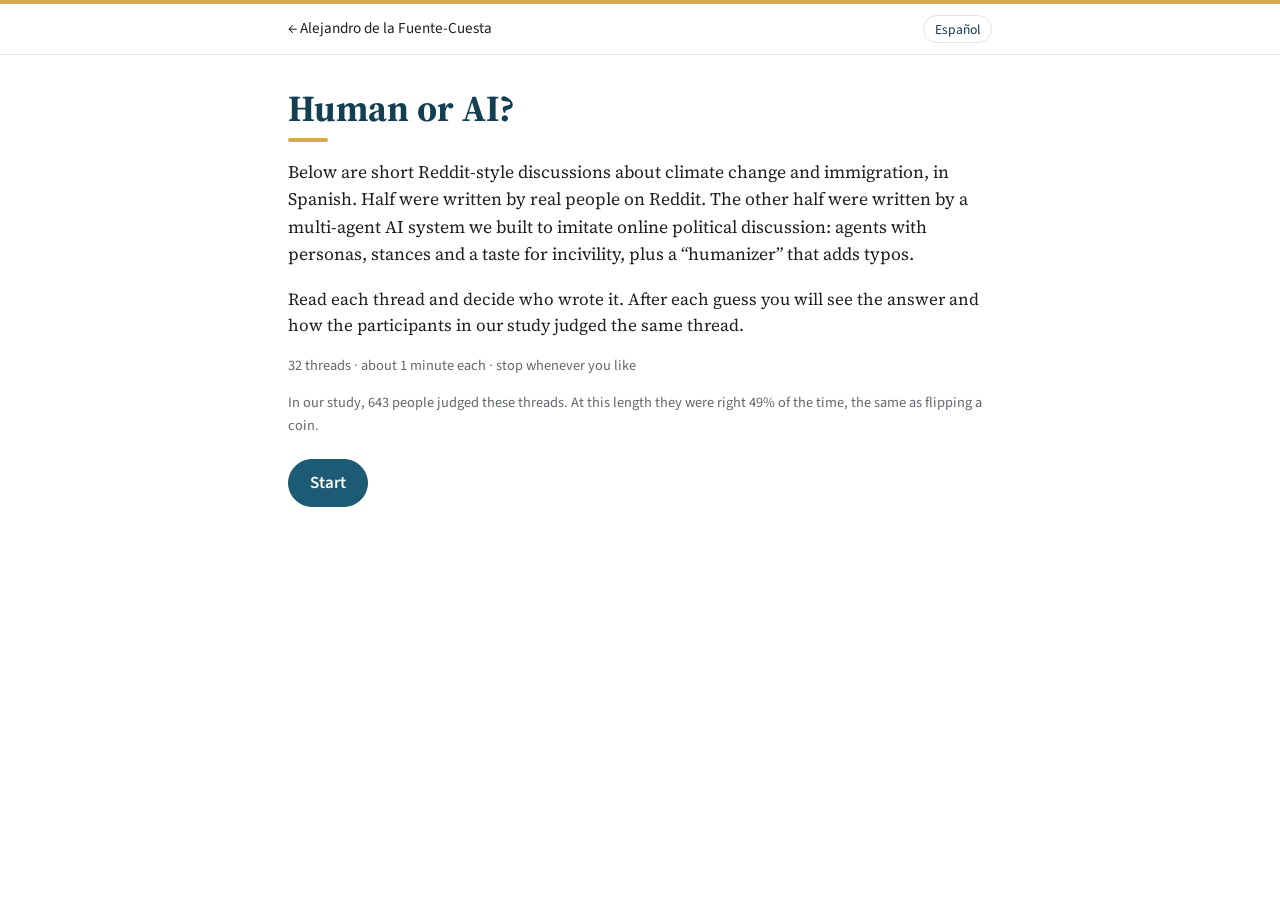
==== turing/index.html @ 3cf1244b "Add Human-or-AI game from the collective Turing test threads; drop topic tags; simpler talks Co-Auth" ====
<!doctype html>
<html lang="en">
<head>
<meta charset="utf-8">
<meta name="viewport" content="width=device-width, initial-scale=1">
<title>Human or AI? A collective Turing test</title>
<meta name="description" content="Read online political discussions and guess whether people or a multi-agent AI system wrote them. Built from the stimuli of a collective Turing test with 643 participants.">
<link rel="preconnect" href="https://fonts.googleapis.com">
<link rel="preconnect" href="https://fonts.gstatic.com" crossorigin>
<link href="https://fonts.googleapis.com/css2?family=Source+Sans+3:wght@400;600&family=Source+Serif+4:ital,opsz,wght@0,8..60,400;0,8..60,600;1,8..60,400&display=swap" rel="stylesheet">
<style>
:root {
  --bg: #ffffff; --text: #1d1f21; --muted: #62676d; --rule: #e6e3dd;
  --teal: #1d5a73; --teal-dark: #123f52; --teal-soft: #eaf1f4;
  --ochre: #d4a94e; --ochre-soft: #faf3e3;
  --ok: #2f6b3a; --ok-soft: #e8f2e9; --bad: #8c3b2b; --bad-soft: #f6e9e6;
  --serif: "Source Serif 4", Georgia, serif;
  --sans: "Source Sans 3", "Helvetica Neue", Arial, sans-serif;
  color-scheme: light;
}
* { box-sizing: border-box; }
body { margin: 0; background: var(--bg); color: var(--text); font: 17px/1.55 var(--serif); border-top: 4px solid var(--ochre); }
a { color: var(--teal); text-underline-offset: 3px; }
button { font: inherit; cursor: pointer; }

.top { border-bottom: 1px solid var(--rule); font-family: var(--sans); font-size: 0.95rem; }
.top-inner { max-width: 46rem; margin: 0 auto; padding: 0.7rem 1rem; display: flex; justify-content: space-between; align-items: center; gap: 1rem; }
.top a { color: var(--text); text-decoration: none; }
.top a:hover { color: var(--teal); }
.lang { border: 1px solid var(--rule); background: #fff; border-radius: 999px; padding: 0.15rem 0.7rem; font-size: 0.85rem; color: var(--teal-dark); }

main { max-width: 46rem; margin: 0 auto; padding: 2rem 1rem 4rem; }
h1 { font-size: 2.3rem; line-height: 1.15; color: var(--teal-dark); margin: 0 0 0.4rem; }
h1::after { content: ""; display: block; width: 2.5rem; height: 4px; margin-top: 0.5rem; background: var(--ochre); border-radius: 2px; }
.lede { font-size: 1.1rem; }
.muted { color: var(--muted); }
.small { font-family: var(--sans); font-size: 0.9rem; }

.btn { display: inline-flex; align-items: center; justify-content: center; gap: 0.4rem; padding: 0.6rem 1.3rem; border-radius: 999px;
  border: 1px solid var(--teal); background: #fff; color: var(--teal-dark); font-family: var(--sans); font-weight: 600; text-decoration: none; }
.btn:hover { background: var(--teal-soft); }
.btn-solid { background: var(--teal); color: #fff; }
.btn-solid:hover { background: var(--teal-dark); }
.btn-row { display: flex; flex-wrap: wrap; gap: 0.6rem; margin-top: 1.4rem; }

/* progress */
.status { display: flex; justify-content: space-between; align-items: baseline; font-family: var(--sans); font-size: 0.92rem; color: var(--muted); margin-bottom: 0.5rem; }
.status b { color: var(--teal-dark); }
.bar { height: 6px; background: var(--teal-soft); border-radius: 3px; overflow: hidden; margin-bottom: 1.6rem; }
.bar span { display: block; height: 100%; background: var(--teal); transition: width 0.3s; }

/* news card */
.news { background: var(--ochre-soft); border-left: 4px solid var(--ochre); padding: 1rem 1.2rem; border-radius: 0 6px 6px 0; margin-bottom: 1.4rem; }
.news .src { font-family: var(--sans); font-size: 0.8rem; font-weight: 600; letter-spacing: 0.02em; color: #8a5f10; }
.news h2 { font-size: 1.25rem; line-height: 1.3; margin: 0.2rem 0 0.4rem; }
.news p { margin: 0; font-size: 0.95rem; color: #3d3f42; }

/* thread */
.thread { list-style: none; padding: 0; margin: 0; }
.msg { display: grid; grid-template-columns: 2.2rem 1fr; gap: 0.7rem; padding: 0.85rem 0; border-bottom: 1px solid var(--rule); }
.msg:last-child { border-bottom: 0; }
.av { width: 2.2rem; height: 2.2rem; border-radius: 50%; display: grid; place-items: center; font-family: var(--sans); font-weight: 600; color: #fff; font-size: 0.95rem; }
.who { font-family: var(--sans); font-size: 0.9rem; }
.who b { color: var(--text); }
.who .re { color: var(--muted); }
.txt { margin: 0.15rem 0 0.25rem; overflow-wrap: anywhere; }
.likes { font-family: var(--sans); font-size: 0.8rem; color: var(--muted); display: inline-flex; align-items: center; gap: 0.25rem; }
.likes svg { width: 0.85rem; height: 0.85rem; fill: none; stroke: currentColor; stroke-width: 2; }

/* answer */
.ask { position: sticky; bottom: 0; background: rgba(255,255,255,0.97); border-top: 1px solid var(--rule); padding: 1rem 0 1.1rem; margin-top: 1rem; }
.ask p { margin: 0 0 0.6rem; font-family: var(--sans); font-weight: 600; text-align: center; }
.choices { display: grid; grid-template-columns: 1fr 1fr; gap: 0.7rem; }
.choice { padding: 0.85rem; border-radius: 8px; border: 2px solid var(--teal); background: #fff; color: var(--teal-dark); font-family: var(--sans); font-weight: 600; font-size: 1.05rem; }
.choice:hover { background: var(--teal-soft); }
.feedback { border-radius: 8px; padding: 1rem 1.2rem; }
.feedback.ok { background: var(--ok-soft); border-left: 4px solid var(--ok); }
.feedback.bad { background: var(--bad-soft); border-left: 4px solid var(--bad); }
.feedback h3 { margin: 0 0 0.3rem; font-family: var(--sans); font-size: 1.15rem; }
.feedback.ok h3 { color: var(--ok); }
.feedback.bad h3 { color: var(--bad); }
.feedback p { margin: 0 0 0.3rem; font-weight: 400; text-align: left; font-family: var(--serif); }
.crowd { margin: 0.6rem 0 0.2rem; }
.crowd .track { height: 10px; border-radius: 5px; background: #e9d9d4; overflow: hidden; display: flex; }
.crowd .track span { background: var(--teal); }
.crowd .legend { display: flex; justify-content: space-between; font-family: var(--sans); font-size: 0.82rem; color: var(--muted); margin-top: 0.2rem; }
.next-row { display: flex; justify-content: space-between; align-items: center; gap: 1rem; margin-top: 0.8rem; flex-wrap: wrap; }
.linkish { background: none; border: 0; padding: 0; color: var(--muted); text-decoration: underline; font-family: var(--sans); font-size: 0.9rem; }

/* results */
.score { font-size: 3.2rem; font-weight: 600; color: var(--teal-dark); line-height: 1; margin: 0.6rem 0 0.2rem; }
.compare { margin: 1.4rem 0; }
.compare .row { display: grid; grid-template-columns: 8.5rem 1fr 3.2rem; gap: 0.7rem; align-items: center; margin-bottom: 0.5rem; font-family: var(--sans); font-size: 0.95rem; }
.compare .track { height: 14px; background: var(--teal-soft); border-radius: 7px; overflow: hidden; }
.compare .track span { display: block; height: 100%; border-radius: 7px; }
.paper { margin-top: 2rem; padding: 1.2rem 1.3rem; background: var(--teal-soft); border-top: 3px solid var(--teal); border-radius: 0 0 6px 6px; }
.paper h3 { margin: 0 0 0.4rem; font-size: 1.15rem; }
.paper p { margin: 0 0 0.6rem; }

@media (max-width: 560px) {
  h1 { font-size: 1.9rem; }
  .compare .row { grid-template-columns: 6.5rem 1fr 2.8rem; }
}
</style>
</head>
<body>
<div class="top"><div class="top-inner">
  <a href="../">← Alejandro de la Fuente-Cuesta</a>
  <button class="lang" id="lang" type="button"></button>
</div></div>
<main id="app"></main>

<script src="threads.js"></script>
<script>
// Whether to link a public version of the paper; null shows a request-by-email link instead.
const PAPER_URL = null;
const CONTACT = "alejandro.delafuente@bsc.es";
const STUDY_ACCURACY = 49.2;   // share of correct judgments on 8-message threads in the study (1,286 judgments)
const STORE = "turing-game-v1";

const T = {
  en: {
    lang: "Español",
    title: "Human or AI?",
    lede: "Below are short Reddit-style discussions about climate change and immigration, in Spanish. Half were written by real people on Reddit. The other half were written by a multi-agent AI system we built to imitate online political discussion: agents with personas, stances and a taste for incivility, plus a “humanizer” that adds typos.",
    how: "Read each thread and decide who wrote it. After each guess you will see the answer and how the participants in our study judged the same thread.",
    stats: n => `${n} threads · about 1 minute each · stop whenever you like`,
    study: "In our study, 643 people judged these threads. At this length they were right 49% of the time, the same as flipping a coin.",
    start: "Start", resume: (i, n) => `Continue (thread ${i} of ${n})`, restart: "Start over",
    progress: (i, n) => `Thread <b>${i}</b> of ${n}`,
    scoreLine: (c, a) => `<b>${c}</b> correct out of ${a}`,
    replying: "replying to",
    question: "Who wrote this discussion?",
    human: "People", ai: "AI",
    right: "Correct", wrong: "Not quite",
    wasAI: "This thread was generated by our AI system.",
    wasHuman: "This thread was written by real people on Reddit.",
    crowd: (p, n) => `${p}% of the ${n} study participants who saw it thought people wrote it.`,
    sideH: "said people", sideA: "said AI",
    next: "Next thread", finish: "See my results", stop: "Finish here",
    doneTitle: "Your result",
    youGot: (c, a) => `You got ${c} of ${a} right.`,
    you: "You", studyLbl: "Study participants", chance: "Coin flip",
    verdict: p => p >= 65 ? "That is well above what our participants managed. You may have a better eye for machine-written text than most." :
                  p >= 55 ? "A bit better than our participants and than chance, but the threads clearly fooled you more than once." :
                  p >= 45 ? "About the same as our participants and as chance. That is the point of the study: at this length, readers cannot tell them apart." :
                            "Below chance, like many of our participants. People tend to read insults, slang and typos as proof of a human, which are exactly the cues the system was built to produce.",
    paperTitle: "The paper behind the game",
    paperName: "The Collective Turing Test Revisited: Can Humanized Multi-Agent Systems Simulate Online Political Discussion?",
    paperText: "Two online panels (643 people, ages 18–75) judged artificial and authentic threads as human at almost identical rates (65% vs 66%). No respondent characteristic predicted who could tell them apart.",
    readPaper: "Read the paper", askPaper: "Ask me for a copy",
    again: "Play again", back: "Back to my website",
  },
  es: {
    lang: "English",
    title: "¿Humano o IA?",
    lede: "Aquí tienes discusiones breves de estilo Reddit sobre cambio climático e inmigración. La mitad las escribió gente real en Reddit. La otra mitad, un sistema multiagente de IA que construimos para imitar la discusión política online: agentes con personaje, postura y tendencia a la incivilidad, más un “humanizador” que añade faltas de ortografía.",
    how: "Lee cada hilo y decide quién lo escribió. Después de cada respuesta verás la solución y cómo juzgaron ese mismo hilo los participantes de nuestro estudio.",
    stats: n => `${n} hilos · un minuto cada uno, más o menos · puedes parar cuando quieras`,
    study: "En nuestro estudio, 643 personas juzgaron estos hilos. Con esta longitud acertaron el 49% de las veces, lo mismo que tirar una moneda.",
    start: "Empezar", resume: (i, n) => `Continuar (hilo ${i} de ${n})`, restart: "Empezar de nuevo",
    progress: (i, n) => `Hilo <b>${i}</b> de ${n}`,
    scoreLine: (c, a) => `<b>${c}</b> aciertos de ${a}`,
    replying: "respondiendo a",
    question: "¿Quién escribió esta discusión?",
    human: "Personas", ai: "IA",
    right: "¡Has acertado!", wrong: "Has fallado",
    wasAI: "Este hilo lo generó nuestro sistema de IA.",
    wasHuman: "Este hilo lo escribieron personas reales en Reddit.",
    crowd: (p, n) => `El ${p}% de los ${n} participantes del estudio que lo vieron pensó que lo habían escrito personas.`,
    sideH: "dijeron personas", sideA: "dijeron IA",
    next: "Siguiente hilo", finish: "Ver mi resultado", stop: "Terminar aquí",
    doneTitle: "Tu resultado",
    youGot: (c, a) => `Has acertado ${c} de ${a}.`,
    you: "Tú", studyLbl: "Participantes del estudio", chance: "Lanzar una moneda",
    verdict: p => p >= 65 ? "Muy por encima de lo que consiguieron nuestros participantes. Puede que tengas más ojo que la mayoría para el texto escrito por máquinas." :
                  p >= 55 ? "Algo mejor que nuestros participantes y que el azar, pero los hilos te engañaron más de una vez." :
                  p >= 45 ? "Más o menos como nuestros participantes y como el azar. Esa es la idea del estudio: con esta longitud no se distinguen." :
                            "Por debajo del azar, como muchos de nuestros participantes. Solemos tomar los insultos, la jerga y las faltas como prueba de que hay un humano detrás, y son justo las señales que el sistema estaba diseñado para producir.",
    paperTitle: "El paper detrás del juego",
    paperName: "The Collective Turing Test Revisited: Can Humanized Multi-Agent Systems Simulate Online Political Discussion?",
    paperText: "Dos paneles online (643 personas de 18 a 75 años) juzgaron como humanos los hilos artificiales y los auténticos en proporciones casi idénticas (65% frente a 66%). Ninguna característica de los participantes predijo quién sabía distinguirlos.",
    readPaper: "Leer el paper", askPaper: "Pídeme una copia",
    again: "Jugar otra vez", back: "Volver a mi web",
  },
};

const app = document.getElementById("app");
const langBtn = document.getElementById("lang");
const esc = s => String(s).replace(/[&<>"]/g, c => ({"&":"&amp;","<":"&lt;",">":"&gt;",'"':"&quot;"}[c]));
const AV = ["#1d5a73", "#b0802a", "#8c3b2b", "#3f6f5a", "#5b5f8a", "#7a5a3a"];
const avColor = name => AV[[...name].reduce((a, c) => a + c.charCodeAt(0), 0) % AV.length];
const heart = '<svg viewBox="0 0 24 24" aria-hidden="true"><path d="M12 20s-7-4.4-7-10a4 4 0 0 1 7-2.6A4 4 0 0 1 19 10c0 5.6-7 10-7 10z"/></svg>';

function load() { try { return JSON.parse(localStorage.getItem(STORE)) || null; } catch (e) { return null; } }
function save() { try { localStorage.setItem(STORE, JSON.stringify(state)); } catch (e) {} }

function shuffledOrder() {
  // Shuffle, then keep the two threads built on the same news story from appearing back to back.
  const idx = THREADS.map((_, i) => i);
  for (let tries = 0; tries < 50; tries++) {
    for (let i = idx.length - 1; i > 0; i--) { const j = Math.floor(Math.random() * (i + 1)); [idx[i], idx[j]] = [idx[j], idx[i]]; }
    if (idx.every((v, k) => k === 0 || THREADS[v].news.title !== THREADS[idx[k - 1]].news.title)) break;
  }
  return idx;
}

let state = load();
if (!state || !Array.isArray(state.order) || state.order.length !== THREADS.length) state = null;
let lang = (state && state.lang) || ((navigator.language || "en").toLowerCase().startsWith("es") ? "es" : "en");

function newGame() {
  state = { order: shuffledOrder(), pos: 0, answers: [], answered: false, lang };
  save();
}

function render() {
  const t = T[lang];
  document.documentElement.lang = lang;
  langBtn.textContent = t.lang;
  if (!state || state.view === "intro" || (!state.started)) return renderIntro();
  if (state.view === "done") return renderDone();
  renderRound();
}

function renderIntro() {
  const t = T[lang];
  const inProgress = state && state.started && state.answers.length > 0 && state.view !== "done";
  app.innerHTML = `
    <h1>${t.title}</h1>
    <p class="lede">${t.lede}</p>
    <p>${t.how}</p>
    <p class="small muted">${t.stats(THREADS.length)}</p>
    <p class="small muted">${t.study}</p>
    <div class="btn-row">
      ${inProgress ? `<button class="btn btn-solid" id="go">${t.resume(state.pos + 1, THREADS.length)}</button>
                      <button class="btn" id="restart">${t.restart}</button>`
                   : `<button class="btn btn-solid" id="go">${t.start}</button>`}
    </div>`;
  document.getElementById("go").onclick = () => {
    if (!inProgress) newGame();
    state.started = true; state.view = "round"; save(); render(); window.scrollTo(0, 0);
  };
  const r = document.getElementById("restart");
  if (r) r.onclick = () => { newGame(); state.started = true; state.view = "round"; save(); render(); };
}

function renderRound() {
  const t = T[lang];
  const th = THREADS[state.order[state.pos]];
  const correct = state.answers.filter(a => a.ok).length;
  const done = state.answers.length;
  const msgs = th.msgs.map(m => `
    <li class="msg">
      <div class="av" style="background:${avColor(m.s)}">${esc(m.s[0])}</div>
      <div>
        <div class="who"><b>${esc(m.s)}</b>${m.r ? ` <span class="re">· ${t.replying} ${esc(m.r)}</span>` : ""}</div>
        <p class="txt">${esc(m.t)}</p>
        <span class="likes">${heart}${m.l}</span>
      </div>
    </li>`).join("");
  app.innerHTML = `
    <div class="status"><span>${t.progress(state.pos + 1, THREADS.length)}</span><span>${t.scoreLine(correct, done)}</span></div>
    <div class="bar"><span style="width:${100 * done / THREADS.length}%"></span></div>
    <div class="news" lang="es">
      <div class="src">${esc(th.news.src)}</div>
      <h2>${esc(th.news.title)}</h2>
      <p>${esc(th.news.lead)}</p>
    </div>
    <ol class="thread" lang="es">${msgs}</ol>
    <div class="ask" id="ask"></div>`;
  renderAsk();
}

function renderAsk() {
  const t = T[lang];
  const box = document.getElementById("ask");
  const th = THREADS[state.order[state.pos]];
  if (!state.answered) {
    box.innerHTML = `<p>${t.question}</p>
      <div class="choices">
        <button class="choice" data-ai="0">${t.human}</button>
        <button class="choice" data-ai="1">${t.ai}</button>
      </div>`;
    box.querySelectorAll(".choice").forEach(b => b.onclick = () => {
      const saidAI = b.dataset.ai === "1";
      state.answers.push({ i: state.order[state.pos], ok: saidAI === th.ai });
      state.answered = true; save(); render();
      document.getElementById("ask").scrollIntoView({ block: "nearest" });
    });
    return;
  }
  const last = state.answers[state.answers.length - 1];
  const p = Math.round(100 * th.human / th.n);
  const isLast = state.pos === THREADS.length - 1;
  box.innerHTML = `
    <div class="feedback ${last.ok ? "ok" : "bad"}">
      <h3>${last.ok ? t.right : t.wrong}</h3>
      <p>${th.ai ? t.wasAI : t.wasHuman}</p>
      <div class="crowd">
        <p class="small">${t.crowd(p, th.n)}</p>
        <div class="track"><span style="width:${p}%"></span></div>
        <div class="legend"><span>${p}% ${t.sideH}</span><span>${100 - p}% ${t.sideA}</span></div>
      </div>
      <div class="next-row">
        <button class="btn btn-solid" id="next">${isLast ? t.finish : t.next}</button>
        ${isLast ? "" : `<button class="linkish" id="stop">${t.stop}</button>`}
      </div>
    </div>`;
  document.getElementById("next").onclick = () => {
    if (isLast) { state.view = "done"; } else { state.pos += 1; state.answered = false; }
    save(); render(); window.scrollTo(0, 0);
  };
  const s = document.getElementById("stop");
  if (s) s.onclick = () => { state.view = "done"; save(); render(); window.scrollTo(0, 0); };
}

function renderDone() {
  const t = T[lang];
  const a = state.answers.length;
  const c = state.answers.filter(x => x.ok).length;
  const pct = a ? Math.round(100 * c / a) : 0;
  const row = (label, v, color) => `<div class="row"><span>${label}</span><div class="track"><span style="width:${v}%;background:${color}"></span></div><b>${v}%</b></div>`;
  const paperLink = PAPER_URL
    ? `<a class="btn btn-solid" href="${PAPER_URL}">${t.readPaper}</a>`
    : `<a class="btn btn-solid" href="mailto:${CONTACT}?subject=${encodeURIComponent("Collective Turing Test paper")}">${t.askPaper}</a>`;
  app.innerHTML = `
    <h1>${t.doneTitle}</h1>
    <div class="score">${pct}%</div>
    <p class="lede">${t.youGot(c, a)}</p>
    <div class="compare">
      ${row(t.you, pct, "#1d5a73")}
      ${row(t.studyLbl, Math.round(STUDY_ACCURACY), "#d4a94e")}
      ${row(t.chance, 50, "#b8bcc1")}
    </div>
    <p>${t.verdict(pct)}</p>
    <div class="paper">
      <h3>${t.paperTitle}</h3>
      <p><i>${t.paperName}</i></p>
      <p>${t.paperText}</p>
      <div class="btn-row" style="margin-top:0.8rem">${paperLink}<a class="btn" href="../">${t.back}</a></div>
    </div>
    <div class="btn-row"><button class="btn" id="again">${t.again}</button></div>`;
  document.getElementById("again").onclick = () => { newGame(); state.started = true; state.view = "round"; save(); render(); window.scrollTo(0, 0); };
}

langBtn.onclick = () => { lang = lang === "en" ? "es" : "en"; if (state) { state.lang = lang; save(); } render(); };
render();
</script>
</body>
</html>
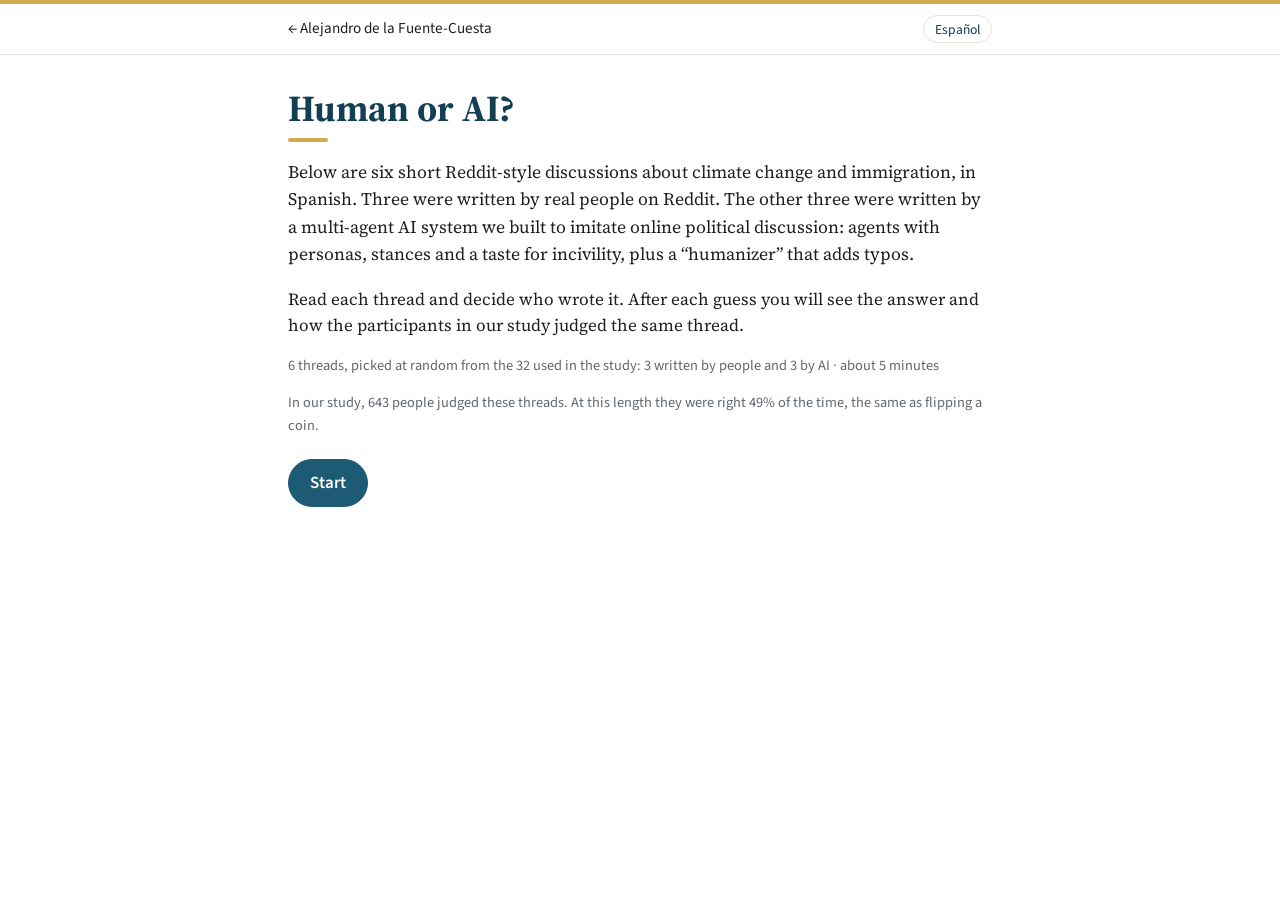
==== commit 091bad5f: "Game: 6 random threads per play (3 AI, 3 human, distinct news stories) Co-Authored-By: Claude Opus 5" ====
--- a/turing/index.html
+++ b/turing/index.html
@@ -5,6 +5,12 @@
 <meta name="viewport" content="width=device-width, initial-scale=1">
 <title>Human or AI? A collective Turing test</title>
 <meta name="description" content="Read online political discussions and guess whether people or a multi-agent AI system wrote them. Built from the stimuli of a collective Turing test with 643 participants.">
+<link rel="icon" href="../favicon.svg" type="image/svg+xml">
+<link rel="canonical" href="https://alejandrofuentecuesta.github.io/turing/">
+<meta name="author" content="Alejandro de la Fuente Cuesta">
+<meta property="og:title" content="Human or AI? A collective Turing test">
+<meta property="og:url" content="https://alejandrofuentecuesta.github.io/turing/">
+<meta property="og:image" content="https://alejandrofuentecuesta.github.io/img/turing-game.png">
 <link rel="preconnect" href="https://fonts.googleapis.com">
 <link rel="preconnect" href="https://fonts.gstatic.com" crossorigin>
 <link href="https://fonts.googleapis.com/css2?family=Source+Sans+3:wght@400;600&family=Source+Serif+4:ital,opsz,wght@0,8..60,400;0,8..60,600;1,8..60,400&display=swap" rel="stylesheet">
@@ -116,15 +122,16 @@
 const PAPER_URL = null;
 const CONTACT = "alejandro.delafuente@bsc.es";
 const STUDY_ACCURACY = 49.2;   // share of correct judgments on 8-message threads in the study (1,286 judgments)
-const STORE = "turing-game-v1";
+const STORE = "turing-game-v2";
+const PER_SIDE = 3;            // threads per provenance in one game
 
 const T = {
   en: {
     lang: "Español",
     title: "Human or AI?",
-    lede: "Below are short Reddit-style discussions about climate change and immigration, in Spanish. Half were written by real people on Reddit. The other half were written by a multi-agent AI system we built to imitate online political discussion: agents with personas, stances and a taste for incivility, plus a “humanizer” that adds typos.",
+    lede: "Below are six short Reddit-style discussions about climate change and immigration, in Spanish. Three were written by real people on Reddit. The other three were written by a multi-agent AI system we built to imitate online political discussion: agents with personas, stances and a taste for incivility, plus a “humanizer” that adds typos.",
     how: "Read each thread and decide who wrote it. After each guess you will see the answer and how the participants in our study judged the same thread.",
-    stats: n => `${n} threads · about 1 minute each · stop whenever you like`,
+    stats: n => `${n} threads, picked at random from the 32 used in the study: 3 written by people and 3 by AI · about 5 minutes`,
     study: "In our study, 643 people judged these threads. At this length they were right 49% of the time, the same as flipping a coin.",
     start: "Start", resume: (i, n) => `Continue (thread ${i} of ${n})`, restart: "Start over",
     progress: (i, n) => `Thread <b>${i}</b> of ${n}`,
@@ -154,9 +161,9 @@
   es: {
     lang: "English",
     title: "¿Humano o IA?",
-    lede: "Aquí tienes discusiones breves de estilo Reddit sobre cambio climático e inmigración. La mitad las escribió gente real en Reddit. La otra mitad, un sistema multiagente de IA que construimos para imitar la discusión política online: agentes con personaje, postura y tendencia a la incivilidad, más un “humanizador” que añade faltas de ortografía.",
+    lede: "Aquí tienes seis discusiones breves de estilo Reddit sobre cambio climático e inmigración. Tres las escribió gente real en Reddit. Las otras tres, un sistema multiagente de IA que construimos para imitar la discusión política online: agentes con personaje, postura y tendencia a la incivilidad, más un “humanizador” que añade faltas de ortografía.",
     how: "Lee cada hilo y decide quién lo escribió. Después de cada respuesta verás la solución y cómo juzgaron ese mismo hilo los participantes de nuestro estudio.",
-    stats: n => `${n} hilos · un minuto cada uno, más o menos · puedes parar cuando quieras`,
+    stats: n => `${n} hilos elegidos al azar entre los 32 del estudio: 3 escritos por personas y 3 por IA · unos 5 minutos`,
     study: "En nuestro estudio, 643 personas juzgaron estos hilos. Con esta longitud acertaron el 49% de las veces, lo mismo que tirar una moneda.",
     start: "Empezar", resume: (i, n) => `Continuar (hilo ${i} de ${n})`, restart: "Empezar de nuevo",
     progress: (i, n) => `Hilo <b>${i}</b> de ${n}`,
@@ -196,17 +203,26 @@
 function save() { try { localStorage.setItem(STORE, JSON.stringify(state)); } catch (e) {} }
 
 function shuffledOrder() {
-  // Shuffle, then keep the two threads built on the same news story from appearing back to back.
-  const idx = THREADS.map((_, i) => i);
-  for (let tries = 0; tries < 50; tries++) {
-    for (let i = idx.length - 1; i > 0; i--) { const j = Math.floor(Math.random() * (i + 1)); [idx[i], idx[j]] = [idx[j], idx[i]]; }
-    if (idx.every((v, k) => k === 0 || THREADS[v].news.title !== THREADS[idx[k - 1]].news.title)) break;
-  }
-  return idx;
+  // Each game: PER_SIDE AI threads and PER_SIDE human threads, never two threads on the same news story.
+  const shuffle = arr => { for (let i = arr.length - 1; i > 0; i--) { const j = Math.floor(Math.random() * (i + 1)); [arr[i], arr[j]] = [arr[j], arr[i]]; } return arr; };
+  const used = new Set();
+  const pick = wantAI => {
+    const out = [];
+    for (const i of shuffle(THREADS.map((t, k) => k).filter(k => THREADS[k].ai === wantAI))) {
+      if (out.length === PER_SIDE) break;
+      if (used.has(THREADS[i].news.title)) continue;
+      used.add(THREADS[i].news.title); out.push(i);
+    }
+    return out;
+  };
+  // Alternate the side that picks first so neither provenance gets the leftover stories.
+  const first = Math.random() < 0.5;
+  const a = pick(first), b = pick(!first);
+  return shuffle(a.concat(b));
 }
 
 let state = load();
-if (!state || !Array.isArray(state.order) || state.order.length !== THREADS.length) state = null;
+if (!state || !Array.isArray(state.order) || state.order.length !== 2 * PER_SIDE) state = null;
 let lang = (state && state.lang) || ((navigator.language || "en").toLowerCase().startsWith("es") ? "es" : "en");
 
 function newGame() {
@@ -230,10 +246,10 @@
     <h1>${t.title}</h1>
     <p class="lede">${t.lede}</p>
     <p>${t.how}</p>
-    <p class="small muted">${t.stats(THREADS.length)}</p>
+    <p class="small muted">${t.stats(2 * PER_SIDE)}</p>
     <p class="small muted">${t.study}</p>
     <div class="btn-row">
-      ${inProgress ? `<button class="btn btn-solid" id="go">${t.resume(state.pos + 1, THREADS.length)}</button>
+      ${inProgress ? `<button class="btn btn-solid" id="go">${t.resume(state.pos + 1, state.order.length)}</button>
                       <button class="btn" id="restart">${t.restart}</button>`
                    : `<button class="btn btn-solid" id="go">${t.start}</button>`}
     </div>`;
@@ -260,8 +276,8 @@
       </div>
     </li>`).join("");
   app.innerHTML = `
-    <div class="status"><span>${t.progress(state.pos + 1, THREADS.length)}</span><span>${t.scoreLine(correct, done)}</span></div>
-    <div class="bar"><span style="width:${100 * done / THREADS.length}%"></span></div>
+    <div class="status"><span>${t.progress(state.pos + 1, state.order.length)}</span><span>${t.scoreLine(correct, done)}</span></div>
+    <div class="bar"><span style="width:${100 * done / state.order.length}%"></span></div>
     <div class="news" lang="es">
       <div class="src">${esc(th.news.src)}</div>
       <h2>${esc(th.news.title)}</h2>
@@ -292,7 +308,7 @@
   }
   const last = state.answers[state.answers.length - 1];
   const p = Math.round(100 * th.human / th.n);
-  const isLast = state.pos === THREADS.length - 1;
+  const isLast = state.pos === state.order.length - 1;
   box.innerHTML = `
     <div class="feedback ${last.ok ? "ok" : "bad"}">
       <h3>${last.ok ? t.right : t.wrong}</h3>
